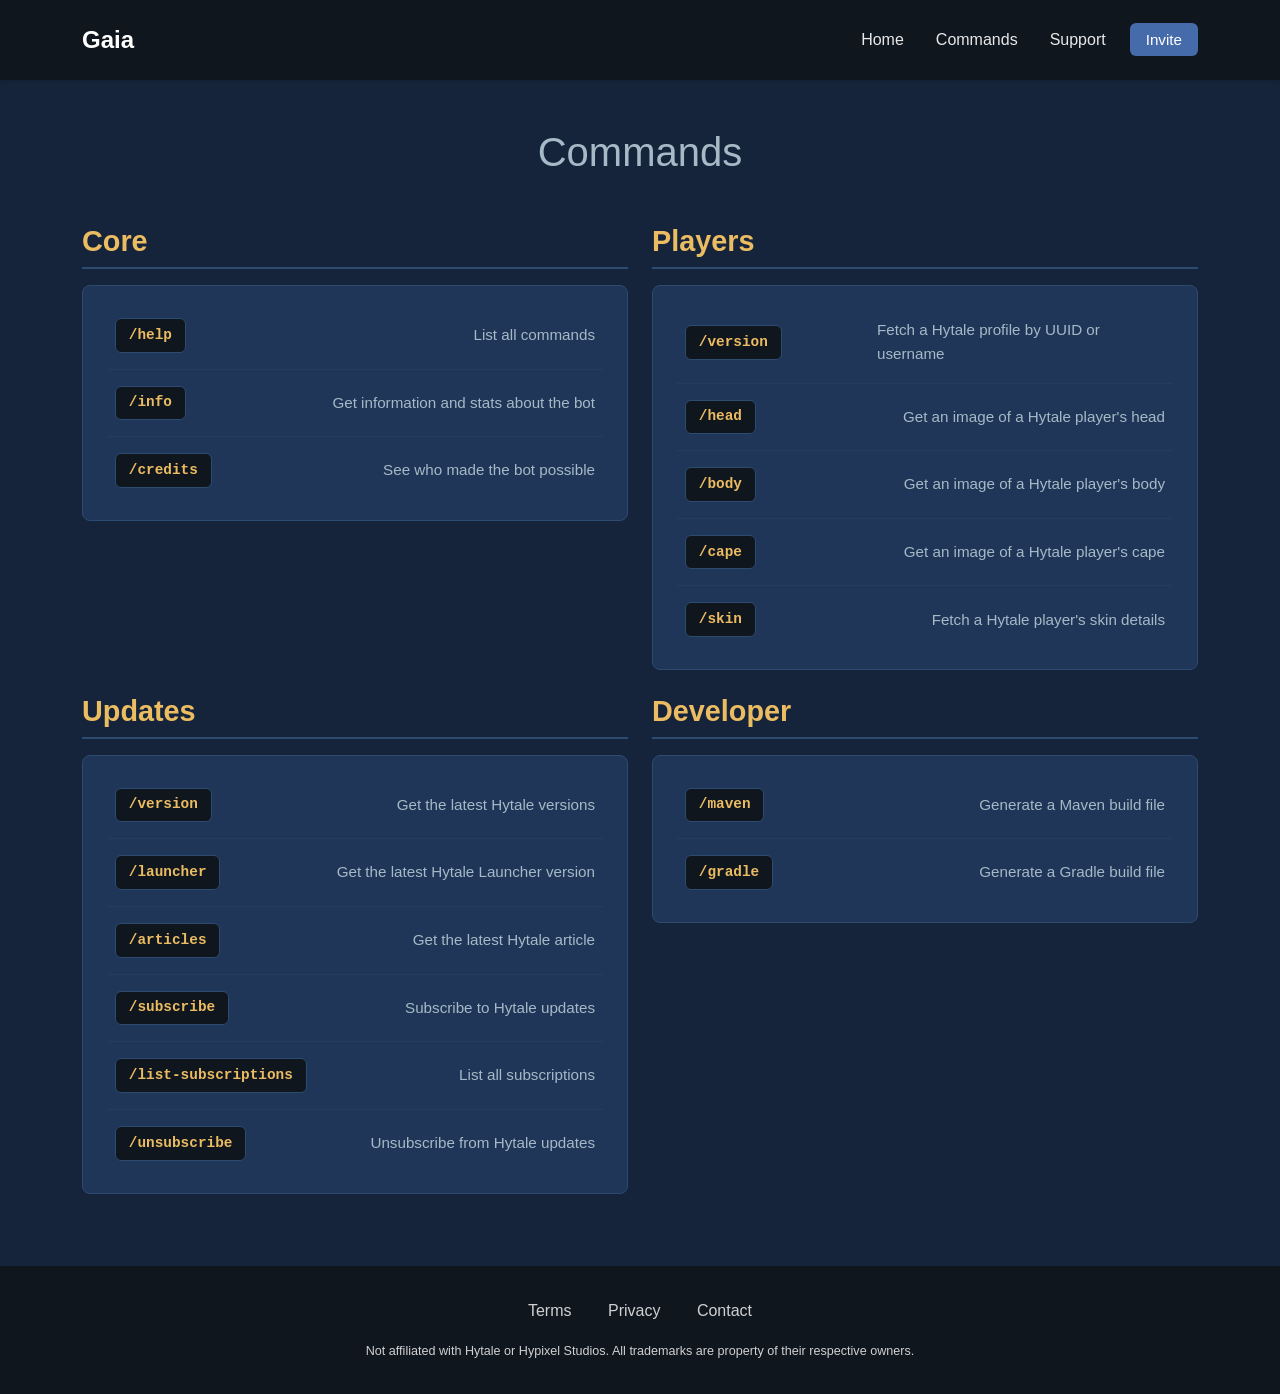
==== commands.html @ 2c0863ee "Upload website" ====
<!DOCTYPE html>
<html lang="en">
<head>
    <meta charset="UTF-8">
    <meta name="viewport" content="width=device-width, initial-scale=1.0">

    <!-- Meta tags -->
    <title>Gaia - Commands</title>
    <meta charset="UTF-8">
    <meta name="title" content="Gaia Commands">
    <meta name="og:title" content="Gaia Commands">
    <meta name="twitter:title" content="Gaia Commands">
    <meta name="og:site_name" content="Gaia">
    <meta name="description" content="A Discord bot keeping watch over Orbis.">
    <meta name="og:description" content="A Discord bot keeping watch over Orbis.">
    <meta name="twitter:description" content="A Discord bot keeping watch over Orbis.">
    <meta name="url" content="https://gaia.tis.codes">
    <meta name="keywords" content="gaia,discord,bot,hytale,bots,server,support,help,commands">

    <!-- Icons -->
    <link rel="apple-touch-icon" sizes="180x180" href="/icons/apple-touch-icon.png">
    <link rel="icon" type="image/png" sizes="32x32" href="/icons/favicon-32x32.png">
    <link rel="icon" type="image/png" sizes="16x16" href="/icons/favicon-16x16.png">
    <link rel="manifest" href="/icons/site.webmanifest">
    <link rel="mask-icon" href="/icons/safari-pinned-tab.svg" color="#5bbad5">
    <link rel="shortcut icon" href="/icons/favicon.ico">
    <meta name="msapplication-TileColor" content="#00aba9">
    <meta name="msapplication-config" content="/icons/browserconfig.xml">
    <meta name="theme-color" content="#ffffff">

    <!-- Styles -->
    <link rel="stylesheet" href="https://cdn.jsdelivr.net/npm/bootstrap@5.3.8/dist/css/bootstrap.min.css" integrity="sha384-sRIl4kxILFvY47J16cr9ZwB07vP4J8+LH7qKQnuqkuIAvNWLzeN8tE5YBujZqJLB" crossorigin="anonymous">
    <link rel="stylesheet" href="https://cdnjs.cloudflare.com/ajax/libs/font-awesome/6.0.0/css/all.min.css" integrity="sha384-3B6NwesSXE7YJlcLI9RpRqGf2p/EgVH8BgoKTaUrmKNDkHPStTQ3EyoYjCGXaOTS" crossorigin="anonymous">
    <link rel="stylesheet" href="css/gaia.css">
</head>
<body>
    <!-- Navbar -->
    <nav class="navbar navbar-expand-lg navbar-dark">
        <div class="container">
            <a class="navbar-brand" href="index.html">
                Gaia
            </a>
            <button class="navbar-toggler" type="button" data-bs-toggle="collapse" data-bs-target="#navbarNav">
                <span class="navbar-toggler-icon"></span>
            </button>
            <div class="collapse navbar-collapse" id="navbarNav">
                <ul class="navbar-nav ms-auto">
                    <li class="nav-item">
                        <a class="nav-link" href="index.html">Home</a>
                    </li>
                    <li class="nav-item">
                        <a class="nav-link" href="commands.html">Commands</a>
                    </li>
                    <li class="nav-item">
                        <a class="nav-link" href="support.html">Support</a>
                    </li>
                    <li class="nav-item ms-2">
                        <a href="invite.html" 
                           class="invite-nav-btn" target="_blank">
                            Invite
                        </a>
                    </li>
                </ul>
            </div>
        </div>
    </nav>

    <!-- Commands Section -->
    <section class="commands-section py-5">
        <div class="container">
            <h1 class="text-center mb-5">Commands</h1>

            <div class="row">
                <div class="col-lg-6">
                    <div class="command-category">
                        <h3 class="category-title mb-3">Core</h3>
                        <div class="command-list">
                            <div class="command-item">
                                <code class="command-id">/help</code>
                                <span class="command-description">List all commands</span>
                            </div>
                            <div class="command-item">
                                <code class="command-id">/info</code>
                                <span class="command-description">Get information and stats about the bot</span>
                            </div>
                            <div class="command-item">
                                <code class="command-id">/credits</code>
                                <span class="command-description">See who made the bot possible</span>
                            </div>
                        </div>
                    </div>
                </div>
                
                <div class="col-lg-6">
                    <div class="command-category">
                        <h3 class="category-title mb-3">Players</h3>
                        <div class="command-list">
                            <div class="command-item">
                                <code class="command-id">/version</code>
                                <span class="command-description">Fetch a Hytale profile by UUID or username</span>
                            </div>
                            <div class="command-item">
                                <code class="command-id">/head</code>
                                <span class="command-description">Get an image of a Hytale player's head</span>
                            </div>
                            <div class="command-item">
                                <code class="command-id">/body</code>
                                <span class="command-description">Get an image of a Hytale player's body</span>
                            </div>
                            <div class="command-item">
                                <code class="command-id">/cape</code>
                                <span class="command-description">Get an image of a Hytale player's cape</span>
                            </div>
                            <div class="command-item">
                                <code class="command-id">/skin</code>
                                <span class="command-description">Fetch a Hytale player's skin details</span>
                            </div>
                        </div>
                    </div>
                </div>

                <div class="col-lg-6">
                    <div class="command-category">
                        <h3 class="category-title mb-3">Updates</h3>
                        <div class="command-list">
                            <div class="command-item">
                                <code class="command-id">/version</code>
                                <span class="command-description">Get the latest Hytale versions</span>
                            </div>
                            <div class="command-item">
                                <code class="command-id">/launcher</code>
                                <span class="command-description">Get the latest Hytale Launcher version</span>
                            </div>
                            <div class="command-item">
                                <code class="command-id">/articles</code>
                                <span class="command-description">Get the latest Hytale article</span>
                            </div>
                            <div class="command-item">
                                <code class="command-id">/subscribe</code>
                                <span class="command-description">Subscribe to Hytale updates</span>
                            </div>
                            <div class="command-item">
                                <code class="command-id">/list-subscriptions</code>
                                <span class="command-description">List all subscriptions</span>
                            </div>
                            <div class="command-item">
                                <code class="command-id">/unsubscribe</code>
                                <span class="command-description">Unsubscribe from Hytale updates</span>
                            </div>
                        </div>
                    </div>
                </div>

                <div class="col-lg-6">
                    <div class="command-category">
                        <h3 class="category-title mb-3">Developer</h3>
                        <div class="command-list">
                            <div class="command-item">
                                <code class="command-id">/maven</code>
                                <span class="command-description">Generate a Maven build file</span>
                            </div>
                            <div class="command-item">
                                <code class="command-id">/gradle</code>
                                <span class="command-description">Generate a Gradle build file</span>
                            </div>
                        </div>
                    </div>
                </div>
            </div>
        </div>
    </section>

    <!-- Footer -->
    <footer class="footer">
        <div class="container">
            <div class="footer-links">
                <a href="terms.html">Terms</a>
                <a href="privacy.html">Privacy</a>
                <a href="contact.html">Contact</a>
            </div>
            <div class="footer-info">
                <small>Not affiliated with Hytale or Hypixel Studios. All trademarks are property of their respective owners. </small>
            </div>
        </div>
    </footer>

    <!-- Bootstrap -->
    <script src="https://cdn.jsdelivr.net/npm/bootstrap@5.3.8/dist/js/bootstrap.bundle.min.js" integrity="sha384-FKyoEForCGlyvwx9Hj09JcYn3nv7wiPVlz7YYwJrWVcXK/BmnVDxM+D2scQbITxI" crossorigin="anonymous"></script>
</body>
</html>
---- css/gaia.css ----
:root {
    --primary-color: #203658;
    --secondary-color: #15243a;
    --tertiary-color: #10161e;
    --accent-color: #ecbc62;
    --bright-color: #456baa;
    --text-color: #a5b9c6;
    --feature-border: #2d4a70;
    --bs-link-color-rgb: var(--accent-color);
}

body {
    font-family: 'Segoe UI', Tahoma, Geneva, Verdana, sans-serif;
    color: var(--text-color);
    line-height: 1.6;
}

a:link {
    color: var(--accent-color);
}

a:link:hover {
    color: #fff;
}

.inner-link {
    color: var(--accent-color);
}

.inner-link:hover {
    color: #fff;
}

.navbar {
    background-color: var(--tertiary-color);
    padding: 1rem 0;
    box-shadow: 0 2px 4px rgba(0,0,0,0.1);
}

.navbar-brand {
    font-weight: bold;
    font-size: 1.5rem;
    color: white !important;
}

.navbar-nav .nav-link {
    color: rgba(255,255,255,0.9) !important;
    margin: 0 0.5rem;
    padding: 0.5rem 1rem;
    border-radius: 4px;
    transition: all 0.3s ease;
}

.navbar-nav .nav-link:hover {
    color: white !important;
    background-color: rgba(255,255,255,0.1);
}

.navbar-nav {
    align-items: center;
}

.invite-nav-btn {
    background-color: var(--bright-color);
    color: white !important;
    padding: 0.5rem 1rem;
    text-decoration: none;
    border-radius: 6px;
    font-weight: 500;
    font-size: 0.95rem;
    transition: background-color 0.3s ease;
}

.invite-nav-btn:hover {
    background-color: var(--accent-color);
    color: white !important;
    text-decoration: none;
}

.hero-section {
    background-color: var(--primary-color);
    color: white;
    padding: 4rem 0;
    text-align: center;
}

.hero-content {
    max-width: 800px;
    margin: 0 auto;
}

.tagline {
    color: var(--accent-color);
    font-size: 3rem;
    font-weight: bold;
    margin-bottom: 1rem;
}

.description {
    font-size: 1.25rem;
    margin-bottom: 2rem;
    opacity: 0.9;
}

.invite-button {
    display: inline-block;
    background-color: var(--bright-color);
    color: white !important;
    padding: 1rem 2rem;
    text-decoration: none;
    border-radius: 8px;
    font-weight: bold;
    font-size: 1.1rem;
    margin-bottom: 2rem;
    transition: background-color 0.3s ease;
}

.invite-button a:link {
    color: white;
}

.invite-button:hover {
    background-color: var(--accent-color);
    color: white;
    text-decoration: none;
}

.demo-image {
    max-width: 100%;
    height: auto;
    border-radius: 12px;
    box-shadow: 0 8px 25px rgba(0,0,0,0.2);
    margin-top: 2rem;
    display: block;
    margin-left: auto;
    margin-right: auto;
}

.features-section {
    padding: 4rem 0;
    background-color: var(--secondary-color);
}

.section-title {
    text-align: center;
    font-size: 2.5rem;
    font-weight: bold;
    margin-bottom: 3rem;
    color: var(--accent-color);
}

.feature-item {
    background-color: var(--primary-color);
    padding: 2rem 2rem 1rem 2rem;
    margin-bottom: 1.5rem;
    border-radius: 8px;
    border: 2px solid var(--feature-border);
    box-shadow: 0 4px 6px rgba(0,0,0,0.1);
    transition: transform 0.3s ease, box-shadow 0.3s ease;
    display: flex;
    align-items: flex-start;
}

.feature-item:hover {
    transform: scale(1.02);
    box-shadow: 0 6px 12px rgba(0,0,0,0.15);
}

.feature-icon {
    font-size: 2rem;
    color: var(--accent-color);
    margin-right: 1.5rem;
    margin-bottom: 0;
    flex-shrink: 0;
}

.feature-content {
    flex: 1;
}

.feature-title {
    font-size: 1.25rem;
    font-weight: bold;
    margin-bottom: 0.5rem;
    color: var(--accent-color);
}

.footer {
    background-color: var(--tertiary-color);
    color: white;
    padding: 2rem 0;
}

.footer-links {
    text-align: center;
    margin-bottom: 1rem;
}

.footer-links a {
    color: rgba(255,255,255,0.8);
    text-decoration: none;
    margin: 0 1rem;
    transition: color 0.3s ease;
}

.footer-links a:hover {
    color: white;
}

.footer-info {
    text-align: center;
    font-size: 0.9rem;
    opacity: 0.8;
}

@media (max-width: 768px) {
    .tagline {
        font-size: 2rem;
    }
    
    .description {
        font-size: 1rem;
    }
    
    .hero-section {
        padding: 2rem 0;
    }
    
    .feature-item {
        flex-direction: column;
        text-align: center;
    }
    
    .feature-icon {
        margin-right: 0;
        margin-bottom: 1rem;
    }
    
    .invite-nav-btn {
        margin-left: 0;
        margin-top: 1rem;
    }
}

.commands-section {
    background-color: var(--secondary-color);
    min-height: calc(100vh - 200px);
}

.category-title {
    color: var(--accent-color);
    font-size: 1.8rem;
    font-weight: bold;
    margin-bottom: 1.5rem;
    padding-bottom: 0.5rem;
    border-bottom: 2px solid var(--feature-border);
}

.command-list {
    background-color: var(--primary-color);
    border-radius: 8px;
    padding: 1rem 1.5rem;
    border: 1px solid var(--feature-border);
    margin-bottom: 1.5rem;
}

.command-item {
    display: flex;
    justify-content: space-between;
    align-items: center;
    padding: 1rem 0.5rem 1rem 0.5rem;
    border-bottom: 1px solid rgba(45, 74, 112, 0.3);
    transition: background-color 0.3s ease;
}

.command-item:last-child {
    border-bottom: none;
}

.command-item:hover {
    background-color: rgba(76, 107, 170, 0.1);
}

.command-id {
    background-color: var(--tertiary-color);
    color: var(--accent-color);
    padding: 0.3rem 0.8rem;
    border-radius: 6px;
    font-family: 'Courier New', monospace;
    font-weight: bold;
    font-size: 0.9rem;
    border: 1px solid var(--feature-border);
}

.command-description {
    color: var(--text-color);
    font-size: 0.95rem;
    max-width: 60%;
    text-align: left;
}

@media (max-width: 768px) {
    .command-item {
        flex-direction: column;
        align-items: flex-start;
        gap: 0.5rem;
    }
    
    .command-id {
        width: 100%;
        text-align: center;
    }
    
    .command-description {
        max-width: 100%;
        text-align: center;
    }
}

.terms-section {
    padding: 4rem 0;
    background-color: var(--primary-color);
}
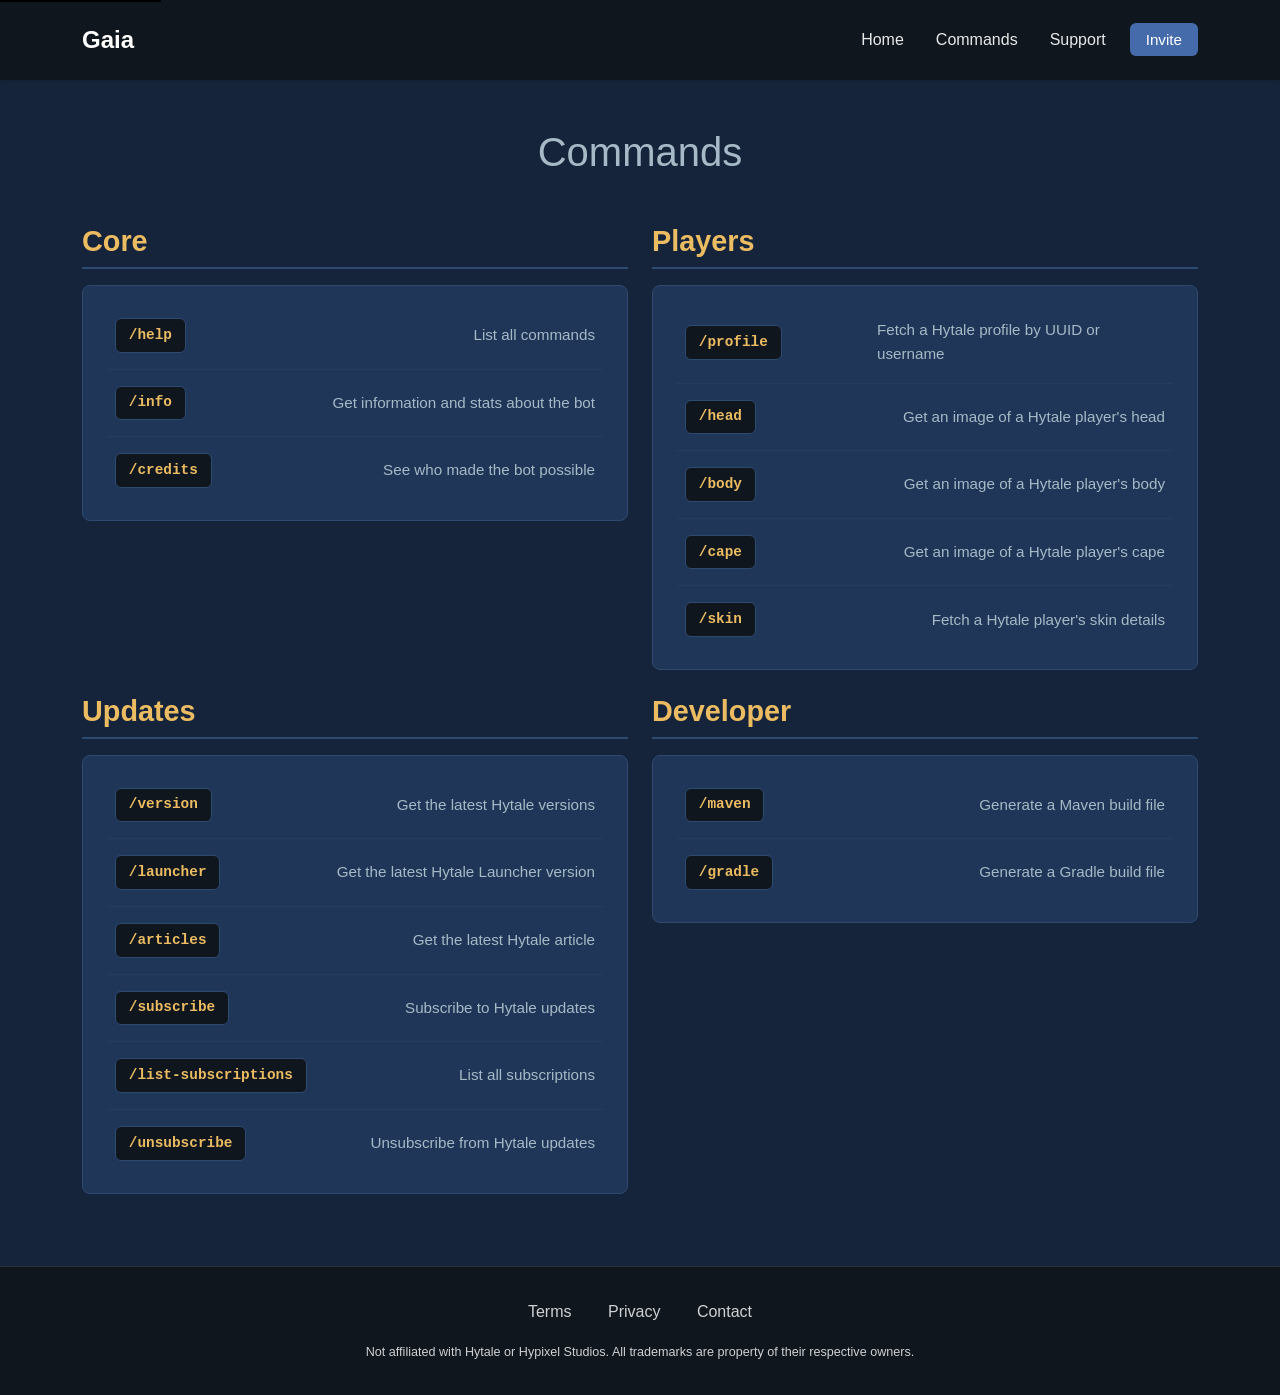
==== commit d674a4b5: "Improve accessibility" ====
--- a/commands.html
+++ b/commands.html
@@ -34,144 +34,146 @@
     <link rel="stylesheet" href="css/gaia.css">
 </head>
 <body>
+    <!-- Skip Navigation Link -->
+    <a href="#main-content" class="skip-link">Skip to main content</a>
+
     <!-- Navbar -->
-    <nav class="navbar navbar-expand-lg navbar-dark">
+    <nav class="navbar navbar-expand-lg navbar-dark" aria-label="Main navigation">
         <div class="container">
-            <a class="navbar-brand" href="index.html">
+            <a class="navbar-brand" href="index.html" aria-label="Gaia Homepage">
                 Gaia
             </a>
-            <button class="navbar-toggler" type="button" data-bs-toggle="collapse" data-bs-target="#navbarNav">
-                <span class="navbar-toggler-icon"></span>
+            <button class="navbar-toggler" type="button" data-bs-toggle="collapse" data-bs-target="#navbarNav" aria-controls="navbarNav" aria-expanded="false" aria-label="Toggle navigation">
+                <span class="navbar-toggler-icon" aria-hidden="true"></span>
             </button>
             <div class="collapse navbar-collapse" id="navbarNav">
-                <ul class="navbar-nav ms-auto">
-                    <li class="nav-item">
-                        <a class="nav-link" href="index.html">Home</a>
+                <ul class="navbar-nav ms-auto" role="menubar">
+                    <li class="nav-item" role="none">
+                        <a class="nav-link" href="index.html" role="menuitem" tabindex="0">Home</a>
                     </li>
-                    <li class="nav-item">
-                        <a class="nav-link" href="commands.html">Commands</a>
+                    <li class="nav-item" role="none">
+                        <a class="nav-link" href="commands.html" role="menuitem" tabindex="0">Commands</a>
                     </li>
-                    <li class="nav-item">
-                        <a class="nav-link" href="support.html">Support</a>
+                    <li class="nav-item" role="none">
+                        <a class="nav-link" href="support.html" role="menuitem" tabindex="0">Support</a>
                     </li>
-                    <li class="nav-item ms-2">
-                        <a href="invite.html" 
-                           class="invite-nav-btn" target="_blank">
-                            Invite
-                        </a>
+                    <li class="nav-item ms-2" role="none">
+                        <a class="invite-nav-btn" href="invite.html" role="menuitem" tabindex="0" aria-label="Invite Gaia to your server" target="_blank">Invite</a>
                     </li>
                 </ul>
             </div>
         </div>
     </nav>
 
-    <!-- Commands Section -->
-    <section class="commands-section py-5">
-        <div class="container">
-            <h1 class="text-center mb-5">Commands</h1>
+    <main id="main-content">
+        <!-- Commands Section -->
+        <section class="commands-section py-5" aria-labelledby="commands-heading">
+            <div class="container">
+                <h1 class="text-center mb-5" id="commands-heading">Commands</h1>
 
-            <div class="row">
-                <div class="col-lg-6">
-                    <div class="command-category">
-                        <h3 class="category-title mb-3">Core</h3>
-                        <div class="command-list">
-                            <div class="command-item">
-                                <code class="command-id">/help</code>
-                                <span class="command-description">List all commands</span>
-                            </div>
-                            <div class="command-item">
-                                <code class="command-id">/info</code>
-                                <span class="command-description">Get information and stats about the bot</span>
-                            </div>
-                            <div class="command-item">
-                                <code class="command-id">/credits</code>
-                                <span class="command-description">See who made the bot possible</span>
+                <div class="row">
+                    <div class="col-lg-6">
+                        <div class="command-category">
+                            <h3 class="category-title mb-3">Core</h3>
+                            <div class="command-list">
+                                <div class="command-item" role="listitem">
+                                    <code class="command-id" aria-label="Command ID">/help</code>
+                                    <span class="command-description" aria-label="Command description">List all commands</span>
+                                </div>
+                                <div class="command-item" role="listitem">
+                                    <code class="command-id" aria-label="Command ID">/info</code>
+                                    <span class="command-description" aria-label="Command description">Get information and stats about the bot</span>
+                                </div>
+                                <div class="command-item" role="listitem">
+                                    <code class="command-id" aria-label="Command ID">/credits</code>
+                                    <span class="command-description" aria-label="Command description">See who made the bot possible</span>
+                                </div>
                             </div>
                         </div>
                     </div>
-                </div>
-                
-                <div class="col-lg-6">
-                    <div class="command-category">
-                        <h3 class="category-title mb-3">Players</h3>
-                        <div class="command-list">
-                            <div class="command-item">
-                                <code class="command-id">/version</code>
-                                <span class="command-description">Fetch a Hytale profile by UUID or username</span>
-                            </div>
-                            <div class="command-item">
-                                <code class="command-id">/head</code>
-                                <span class="command-description">Get an image of a Hytale player's head</span>
-                            </div>
-                            <div class="command-item">
-                                <code class="command-id">/body</code>
-                                <span class="command-description">Get an image of a Hytale player's body</span>
-                            </div>
-                            <div class="command-item">
-                                <code class="command-id">/cape</code>
-                                <span class="command-description">Get an image of a Hytale player's cape</span>
-                            </div>
-                            <div class="command-item">
-                                <code class="command-id">/skin</code>
-                                <span class="command-description">Fetch a Hytale player's skin details</span>
+                    
+                    <div class="col-lg-6">
+                        <div class="command-category">
+                            <h3 class="category-title mb-3">Players</h3>
+                            <div class="command-list">
+                                <div class="command-item" role="listitem">
+                                    <code class="command-id" aria-label="Command ID">/profile</code>
+                                    <span class="command-description" aria-label="Command description">Fetch a Hytale profile by UUID or username</span>
+                                </div>
+                                <div class="command-item" role="listitem">
+                                    <code class="command-id" aria-label="Command ID">/head</code>
+                                    <span class="command-description" aria-label="Command description">Get an image of a Hytale player's head</span>
+                                </div>
+                                <div class="command-item" role="listitem">
+                                    <code class="command-id" aria-label="Command ID">/body</code>
+                                    <span class="command-description" aria-label="Command description">Get an image of a Hytale player's body</span>
+                                </div>
+                                <div class="command-item" role="listitem">
+                                    <code class="command-id" aria-label="Command ID">/cape</code>
+                                    <span class="command-description" aria-label="Command description">Get an image of a Hytale player's cape</span>
+                                </div>
+                                <div class="command-item" role="listitem">
+                                    <code class="command-id" aria-label="Command ID">/skin</code>
+                                    <span class="command-description" aria-label="Command description">Fetch a Hytale player's skin details</span>
+                                </div>
                             </div>
                         </div>
                     </div>
-                </div>
 
-                <div class="col-lg-6">
-                    <div class="command-category">
-                        <h3 class="category-title mb-3">Updates</h3>
-                        <div class="command-list">
-                            <div class="command-item">
-                                <code class="command-id">/version</code>
-                                <span class="command-description">Get the latest Hytale versions</span>
-                            </div>
-                            <div class="command-item">
-                                <code class="command-id">/launcher</code>
-                                <span class="command-description">Get the latest Hytale Launcher version</span>
-                            </div>
-                            <div class="command-item">
-                                <code class="command-id">/articles</code>
-                                <span class="command-description">Get the latest Hytale article</span>
-                            </div>
-                            <div class="command-item">
-                                <code class="command-id">/subscribe</code>
-                                <span class="command-description">Subscribe to Hytale updates</span>
-                            </div>
-                            <div class="command-item">
-                                <code class="command-id">/list-subscriptions</code>
-                                <span class="command-description">List all subscriptions</span>
-                            </div>
-                            <div class="command-item">
-                                <code class="command-id">/unsubscribe</code>
-                                <span class="command-description">Unsubscribe from Hytale updates</span>
+                    <div class="col-lg-6">
+                        <div class="command-category">
+                            <h3 class="category-title mb-3">Updates</h3>
+                            <div class="command-list">
+                                <div class="command-item" role="listitem">
+                                    <code class="command-id" aria-label="Command ID">/version</code>
+                                    <span class="command-description" aria-label="Command description">Get the latest Hytale versions</span>
+                                </div>
+                                <div class="command-item" role="listitem">
+                                    <code class="command-id" aria-label="Command ID">/launcher</code>
+                                    <span class="command-description" aria-label="Command description">Get the latest Hytale Launcher version</span>
+                                </div>
+                                <div class="command-item" role="listitem">
+                                    <code class="command-id" aria-label="Command ID">/articles</code>
+                                    <span class="command-description" aria-label="Command description">Get the latest Hytale article</span>
+                                </div>
+                                <div class="command-item" role="listitem">
+                                    <code class="command-id" aria-label="Command ID">/subscribe</code>
+                                    <span class="command-description" aria-label="Command description">Subscribe to Hytale updates</span>
+                                </div>
+                                <div class="command-item" role="listitem">
+                                    <code class="command-id" aria-label="Command ID">/list-subscriptions</code>
+                                    <span class="command-description" aria-label="Command description">List all subscriptions</span>
+                                </div>
+                                <div class="command-item" role="listitem">
+                                    <code class="command-id" aria-label="Command ID">/unsubscribe</code>
+                                    <span class="command-description" aria-label="Command description">Unsubscribe from Hytale updates</span>
+                                </div>
                             </div>
                         </div>
                     </div>
-                </div>
 
-                <div class="col-lg-6">
-                    <div class="command-category">
-                        <h3 class="category-title mb-3">Developer</h3>
-                        <div class="command-list">
-                            <div class="command-item">
-                                <code class="command-id">/maven</code>
-                                <span class="command-description">Generate a Maven build file</span>
-                            </div>
-                            <div class="command-item">
-                                <code class="command-id">/gradle</code>
-                                <span class="command-description">Generate a Gradle build file</span>
+                    <div class="col-lg-6">
+                        <div class="command-category">
+                            <h3 class="category-title mb-3">Developer</h3>
+                            <div class="command-list">
+                                <div class="command-item" role="listitem">
+                                    <code class="command-id" aria-label="Command ID">/maven</code>
+                                    <span class="command-description" aria-label="Command description">Generate a Maven build file</span>
+                                </div>
+                                <div class="command-item" role="listitem">
+                                    <code class="command-id" aria-label="Command ID">/gradle</code>
+                                    <span class="command-description" aria-label="Command description">Generate a Gradle build file</span>
+                                </div>
                             </div>
                         </div>
                     </div>
                 </div>
             </div>
-        </div>
-    </section>
+        </section>
+    </main>
 
     <!-- Footer -->
-    <footer class="footer">
+    <footer class="footer" role="contentinfo">
         <div class="container">
             <div class="footer-links">
                 <a href="terms.html">Terms</a>
@@ -179,11 +181,12 @@
                 <a href="contact.html">Contact</a>
             </div>
             <div class="footer-info">
-                <small>Not affiliated with Hytale or Hypixel Studios. All trademarks are property of their respective owners. </small>
+                <small>Not affiliated with Hytale or Hypixel Studios. All trademarks are property of their respective owners.</small>
             </div>
         </div>
     </footer>
 
+    <script src="js/gaia.js"></script>
     <!-- Bootstrap -->
     <script src="https://cdn.jsdelivr.net/npm/bootstrap@5.3.8/dist/js/bootstrap.bundle.min.js" integrity="sha384-FKyoEForCGlyvwx9Hj09JcYn3nv7wiPVlz7YYwJrWVcXK/BmnVDxM+D2scQbITxI" crossorigin="anonymous"></script>
 </body>
--- a/css/gaia.css
+++ b/css/gaia.css
@@ -6,6 +6,7 @@
     --bright-color: #456baa;
     --text-color: #a5b9c6;
     --feature-border: #2d4a70;
+    --minecord-color: #4caf50;
     --bs-link-color-rgb: var(--accent-color);
 }
 
@@ -29,6 +30,27 @@
 
 .inner-link:hover {
     color: #fff;
+}
+
+.skip-link {
+    position: absolute;
+    top: -40px;
+    left: 0;
+    background: #000;
+    color: white;
+    padding: 8px;
+    text-decoration: none;
+    z-index: 100;
+}
+
+.skip-link:focus {
+    top: 0;
+    outline: 3px solid #ffcc00;
+}
+
+[role="contentinfo"] {
+    border-top: 1px solid rgba(255, 255, 255, 0.1);
+    padding-top: 1rem;
 }
 
 .navbar {
@@ -185,6 +207,89 @@
     color: var(--accent-color);
 }
 
+.minecord-card {
+    position: fixed;
+    bottom: 20px;
+    right: 20px;
+    background-color: var(--primary-color);
+    border: 2px solid var(--feature-border);
+    border-radius: 12px;
+    padding: 1.5rem;
+    box-shadow: 0 4px 15px rgba(0,0,0,0.2);
+    transition: transform 0.3s ease, box-shadow 0.3s ease;
+    z-index: 1000;
+    max-width: 450px;
+    text-decoration: none !important;
+}
+
+.minecord-card:hover {
+    transform: translateY(-2px);
+    box-shadow: 0 6px 20px rgba(0,0,0,0.3);
+}
+
+.minecord-logo {
+    width: 64px;
+    height: 64px;
+    border-radius: 8px;
+    object-fit: cover;
+    margin-left: 1rem;
+    flex-shrink: 0;
+}
+
+.minecord-text {
+    display: flex;
+    flex-direction: column;
+    gap: 0.25rem;
+}
+
+.minecord-title {
+    font-size: 1.25rem;
+    font-weight: bold;
+    color: var(--minecord-color);
+    margin: 0;
+    line-height: 1.2;
+}
+
+.minecord-description {
+    font-size: 1rem;
+    color: var(--text-color);
+    margin: 0;
+    line-height: 1.2;
+}
+
+.minecord-card a {
+    text-decoration: none !important;
+    color: inherit !important;
+    display: flex;
+    align-items: center;
+    gap: 0.75rem;
+}
+
+.minecord-card a:hover {
+    text-decoration: none !important;
+    color: inherit !important;
+}
+
+@media (max-width: 768px) {
+    .minecord-card {
+        max-width: 375px;
+        padding: 0.75rem;
+    }
+
+    .minecord-logo {
+        width: 48px;
+        height: 48px;
+    }
+
+    .minecord-title {
+        font-size: 0.9rem;
+    }
+
+    .minecord-description {
+        font-size: 0.75rem;
+    }
+}
+
 .footer {
     background-color: var(--tertiary-color);
     color: white;
@@ -321,3 +426,4 @@
     padding: 4rem 0;
     background-color: var(--primary-color);
 }
+
